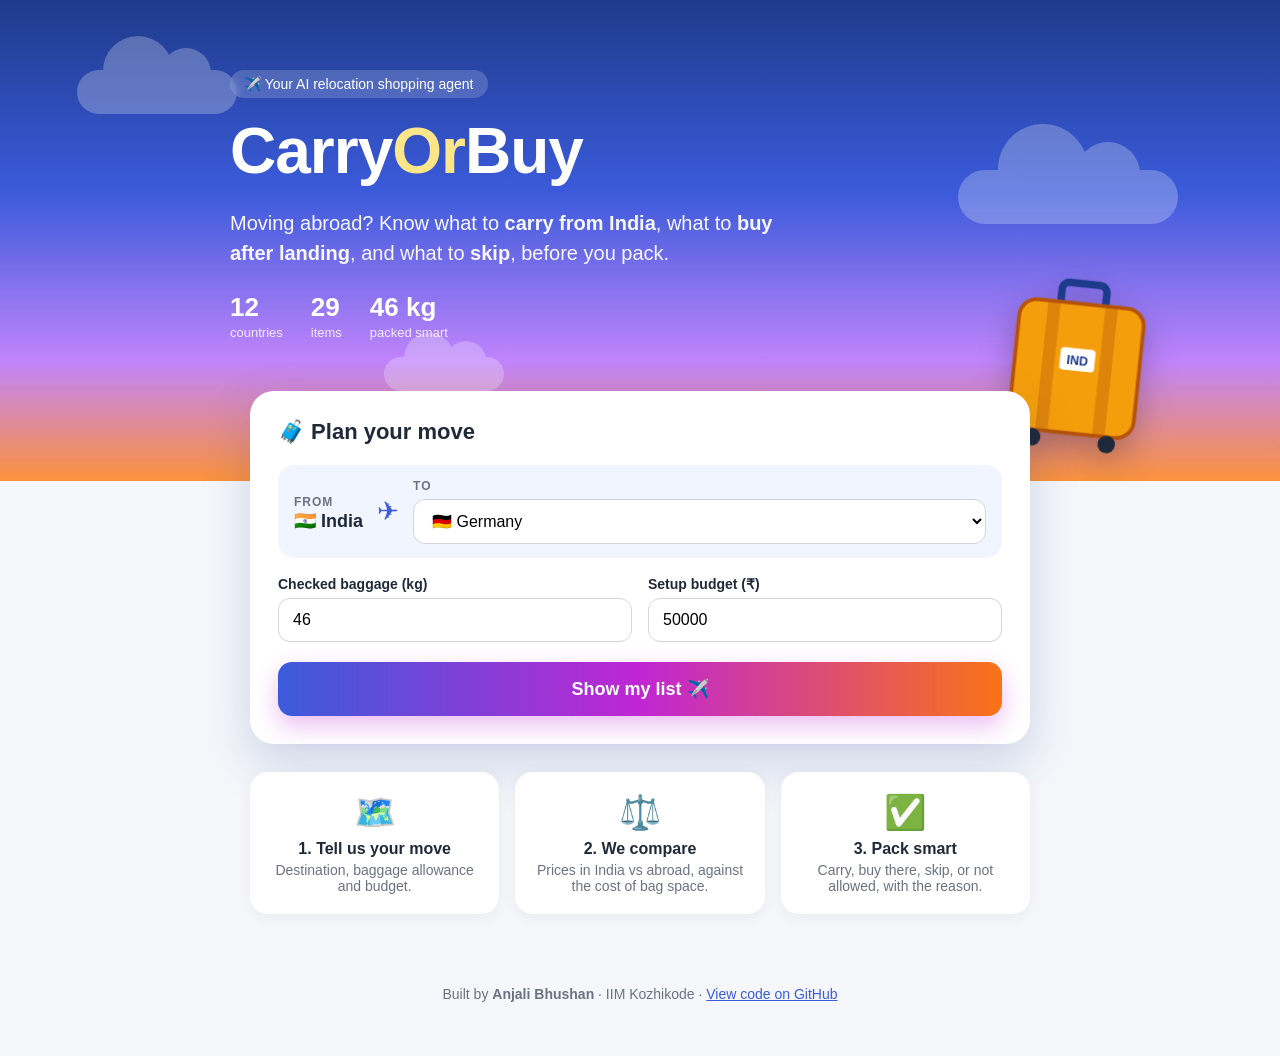
==== index-2.html @ d233cf8b "Add files via upload" ====
<!DOCTYPE html>
<html lang="en">
<head>
  <meta charset="UTF-8">
  <meta name="viewport" content="width=device-width, initial-scale=1.0">
  <title>CarryOrBuy · What to pack when you move abroad</title>
  <meta name="description" content="CarryOrBuy tells Indians moving abroad what to carry from India, what to buy after landing, and what to skip.">
  <link rel="stylesheet" href="style.css">
</head>
<body>

  <!-- ===== HERO: sky, clouds, flying plane ===== -->
  <header class="hero">
    <div class="cloud c1"></div>
    <div class="cloud c2"></div>
    <div class="cloud c3"></div>

    <!-- Plane drawn in code (SVG), flies across the sky -->
    <svg class="plane" viewBox="0 0 64 64" aria-hidden="true">
      <path fill="#ffffff" d="M62 30c0-2-2-3-4-3H40L26 6h-6l7 21H14l-5-6H4l3 11-3 11h5l5-6h13l-7 21h6l14-21h18c2 0 4-1 4-3z"/>
    </svg>

    <div class="hero-inner">
      <span class="tag">✈️ Your AI relocation shopping agent</span>
      <h1>Carry<span>Or</span>Buy</h1>
      <p class="tagline">Moving abroad? Know what to <b>carry from India</b>, what to <b>buy after landing</b>, and what to <b>skip</b>, before you pack.</p>
      <div class="stats">
        <div><strong>12</strong><span>countries</span></div>
        <div><strong>29</strong><span>items</span></div>
        <div><strong>46 kg</strong><span>packed smart</span></div>
      </div>
    </div>

    <!-- Suitcase illustration drawn in code (SVG) -->
    <svg class="suitcase" viewBox="0 0 120 140" aria-hidden="true">
      <rect x="42" y="6" width="36" height="20" rx="6" fill="none" stroke="#1e3a8a" stroke-width="6"/>
      <rect x="10" y="22" width="100" height="104" rx="14" fill="#f59e0b"/>
      <rect x="10" y="22" width="100" height="104" rx="14" fill="none" stroke="#b45309" stroke-width="3"/>
      <rect x="32" y="22" width="10" height="104" fill="#b45309" opacity=".35"/>
      <rect x="78" y="22" width="10" height="104" fill="#b45309" opacity=".35"/>
      <circle cx="30" cy="132" r="7" fill="#1e293b"/>
      <circle cx="90" cy="132" r="7" fill="#1e293b"/>
      <rect x="46" y="58" width="28" height="18" rx="3" fill="#fff"/>
      <text x="60" y="71" font-size="10" text-anchor="middle" fill="#1e3a8a" font-family="Arial" font-weight="bold">IND</text>
    </svg>
  </header>

  <main>
    <!-- ===== FORM CARD ===== -->
    <section class="planner">
      <h2>🧳 Plan your move</h2>

      <div class="route">
        <div class="from"><span class="small">From</span><strong>🇮🇳 India</strong></div>
        <div class="arrow">✈</div>
        <div class="to">
          <label for="country" class="small">To</label>
          <select id="country">
            <option value="Germany">🇩🇪 Germany</option>
            <option value="UK">🇬🇧 UK</option>
            <option value="US">🇺🇸 US</option>
            <option value="France">🇫🇷 France</option>
            <option value="Spain">🇪🇸 Spain</option>
            <option value="Italy">🇮🇹 Italy</option>
            <option value="Ireland">🇮🇪 Ireland</option>
            <option value="Canada">🇨🇦 Canada</option>
            <option value="Australia">🇦🇺 Australia</option>
            <option value="New Zealand">🇳🇿 New Zealand</option>
            <option value="UAE">🇦🇪 UAE</option>
            <option value="Russia">🇷🇺 Russia</option>
          </select>
        </div>
      </div>

      <div class="two-col">
        <div>
          <label for="baggage">Checked baggage (kg)</label>
          <input type="number" id="baggage" value="46" min="0">
        </div>
        <div>
          <label for="budget">Setup budget (₹)</label>
          <input type="number" id="budget" value="50000" min="0">
        </div>
      </div>

      <button id="checkBtn">Show my list ✈️</button>
    </section>

    <!-- ===== HOW IT WORKS ===== -->
    <section class="how">
      <div class="step"><div class="icon">🗺️</div><h3>1. Tell us your move</h3><p>Destination, baggage allowance and budget.</p></div>
      <div class="step"><div class="icon">⚖️</div><h3>2. We compare</h3><p>Prices in India vs abroad, against the cost of bag space.</p></div>
      <div class="step"><div class="icon">✅</div><h3>3. Pack smart</h3><p>Carry, buy there, skip, or not allowed, with the reason.</p></div>
    </section>

    <!-- ===== RESULTS appear here ===== -->
    <div id="results"></div>
  </main>

  <footer>
    <p>Built by <strong>Anjali Bhushan</strong> · IIM Kozhikode ·
      <a href="https://github.com/anjali-bhushan/carryorbuy" target="_blank" rel="noopener">View code on GitHub</a></p>
  </footer>

  <script src="data.js"></script>
  <script src="app.js"></script>
</body>
</html>
---- style.css ----
/* ============ CarryOrBuy design ============ */

* { box-sizing: border-box; }

body {
  margin: 0;
  font-family: -apple-system, "Segoe UI", Roboto, Helvetica, Arial, sans-serif;
  color: #1f2937;
  background: #f5f7fb;
}

/* ---------- HERO: sunset sky ---------- */
.hero {
  position: relative;
  overflow: hidden;
  padding: 70px 20px 140px;
  background: linear-gradient(180deg, #1e3a8a 0%, #3b5bdb 40%, #c084fc 75%, #fb923c 100%);
  color: white;
}

.hero-inner { position: relative; z-index: 2; max-width: 820px; margin: 0 auto; }

.tag {
  display: inline-block;
  padding: 6px 14px;
  border-radius: 999px;
  background: rgba(255, 255, 255, 0.18);
  font-size: 14px;
  backdrop-filter: blur(4px);
}

.hero h1 { font-size: 64px; margin: 16px 0 8px; letter-spacing: -1px; }
.hero h1 span { color: #fde68a; }

.tagline { font-size: 20px; line-height: 1.5; max-width: 560px; opacity: .95; }

.stats { display: flex; gap: 28px; margin-top: 24px; }
.stats strong { display: block; font-size: 26px; }
.stats span { font-size: 13px; opacity: .85; }

/* Clouds */
.cloud {
  position: absolute;
  background: white;
  border-radius: 100px;
  opacity: .25;
  z-index: 1;
}
.cloud::before, .cloud::after {
  content: "";
  position: absolute;
  background: white;
  border-radius: 50%;
}
.c1 { width: 160px; height: 44px; top: 70px; left: 6%; }
.c1::before { width: 70px; height: 70px; top: -34px; left: 26px; }
.c1::after  { width: 50px; height: 50px; top: -22px; left: 84px; }
.c2 { width: 220px; height: 54px; top: 170px; right: 8%; animation: drift 30s linear infinite; }
.c2::before { width: 90px; height: 90px; top: -46px; left: 40px; }
.c2::after  { width: 64px; height: 64px; top: -28px; left: 118px; }
.c3 { width: 120px; height: 34px; bottom: 90px; left: 30%; }
.c3::before { width: 50px; height: 50px; top: -24px; left: 20px; }
.c3::after  { width: 40px; height: 40px; top: -16px; left: 62px; }

@keyframes drift { from { transform: translateX(0); } to { transform: translateX(-60px); } }

/* Flying plane */
.plane {
  position: absolute;
  width: 54px;
  top: 40px;
  left: -80px;
  z-index: 2;
  animation: fly 14s linear infinite;
  filter: drop-shadow(0 4px 6px rgba(0,0,0,.25));
}
@keyframes fly {
  0%   { transform: translate(0, 60px) rotate(-8deg); }
  100% { transform: translate(115vw, -20px) rotate(-8deg); }
}

/* Suitcase */
.suitcase {
  position: absolute;
  right: 10%;
  bottom: 30px;
  width: 150px;
  z-index: 2;
  transform: rotate(6deg);
  animation: bob 4s ease-in-out infinite;
  filter: drop-shadow(0 12px 16px rgba(0,0,0,.25));
}
@keyframes bob { 0%,100% { transform: rotate(6deg) translateY(0); } 50% { transform: rotate(6deg) translateY(-10px); } }

/* ---------- MAIN ---------- */
main { max-width: 820px; margin: -90px auto 0; padding: 0 20px; position: relative; z-index: 3; }

.planner {
  background: white;
  border-radius: 24px;
  padding: 28px;
  box-shadow: 0 20px 50px rgba(30, 58, 138, 0.18);
}
.planner h2 { margin: 0 0 20px; font-size: 22px; }

.route {
  display: flex;
  align-items: center;
  gap: 14px;
  background: #f1f5ff;
  border-radius: 16px;
  padding: 14px 16px;
  margin-bottom: 18px;
}
.from strong { font-size: 18px; display: block; }
.small { font-size: 12px; text-transform: uppercase; letter-spacing: 1px; color: #6b7280; font-weight: 700; }
.arrow { font-size: 26px; color: #3b5bdb; }
.to { flex: 1; }

.two-col { display: grid; grid-template-columns: 1fr 1fr; gap: 16px; margin-bottom: 20px; }

label { display: block; font-weight: 600; font-size: 14px; margin-bottom: 6px; }

select, input {
  width: 100%;
  padding: 12px 14px;
  font-size: 16px;
  border: 1px solid #d1d5db;
  border-radius: 12px;
  background: white;
}
select:focus, input:focus { outline: none; border-color: #3b5bdb; box-shadow: 0 0 0 3px rgba(59,91,219,.2); }

button {
  width: 100%;
  padding: 16px;
  font-size: 18px;
  font-weight: 700;
  color: white;
  border: none;
  border-radius: 14px;
  cursor: pointer;
  background: linear-gradient(90deg, #3b5bdb, #c026d3, #f97316);
  box-shadow: 0 10px 24px rgba(192, 38, 211, .3);
  transition: transform .15s;
}
button:hover { transform: translateY(-2px); }

/* How it works */
.how { display: grid; grid-template-columns: repeat(3, 1fr); gap: 16px; margin: 28px 0; }
.step { background: white; border-radius: 18px; padding: 20px; text-align: center; box-shadow: 0 4px 16px rgba(0,0,0,.05); }
.step .icon { font-size: 34px; }
.step h3 { font-size: 16px; margin: 8px 0 4px; }
.step p { font-size: 14px; color: #6b7280; margin: 0; }

/* ---------- RESULTS ---------- */
.card {
  background: white;
  border-radius: 20px;
  padding: 22px 24px;
  margin: 20px 0;
  box-shadow: 0 6px 24px rgba(0, 0, 0, 0.06);
}
.card h3 { margin: 0 0 14px; font-size: 19px; }

.summary { background: linear-gradient(135deg, #1e3a8a, #6d28d9); color: white; }
.summary h2 { margin: 0 0 4px; }
.summary .muted { color: #c7d2fe; }

.tiles { display: grid; grid-template-columns: repeat(4, 1fr); gap: 10px; margin: 18px 0; }
.tile { background: rgba(255,255,255,.12); border-radius: 14px; padding: 12px; text-align: center; }
.tile strong { display: block; font-size: 28px; }
.tile span { font-size: 13px; }

.muted { color: #6b7280; font-size: 14px; }

.pill { display: inline-block; padding: 4px 12px; border-radius: 999px; font-size: 13px; font-weight: 700; white-space: nowrap; }
.pill.carry { background: #dcfce7; color: #166534; }
.pill.buy   { background: #dbeafe; color: #1e40af; }
.pill.skip  { background: #f3f4f6; color: #4b5563; }
.pill.no    { background: #fee2e2; color: #991b1b; }

.meter { height: 14px; background: rgba(255,255,255,.25); border-radius: 999px; overflow: hidden; margin: 6px 0 16px; }
.meter .fill { height: 100%; background: linear-gradient(90deg, #4ade80, #fde68a); border-radius: 999px; }
.meter .fill.over { background: #ef4444; }
.warn { color: #fecaca; font-weight: 700; }

.item { border-left: 4px solid #e5e7eb; padding: 12px 0 12px 14px; margin-bottom: 10px; }
.item.carry { border-color: #22c55e; }
.item.buy   { border-color: #3b82f6; }
.item.skip  { border-color: #9ca3af; }
.item.no    { border-color: #ef4444; background: #fef2f2; border-radius: 0 10px 10px 0; }
.item-top { display: flex; justify-content: space-between; align-items: center; gap: 10px; }
.name { font-weight: 600; }
.why  { font-size: 14px; color: #374151; margin: 6px 0 4px; }
.note { font-size: 13px; color: #6b7280; margin: 4px 0; font-style: italic; }
.links { font-size: 13px; margin: 4px 0 0; }
.links a { color: #3b5bdb; font-weight: 600; text-decoration: none; }
.links a:hover { text-decoration: underline; }

.disclaimer { font-size: 12px; color: #6b7280; text-align: center; margin: 24px 0; line-height: 1.6; }

footer { text-align: center; padding: 30px 20px 40px; color: #6b7280; font-size: 14px; }
footer a { color: #3b5bdb; }

/* ---------- PHONES ---------- */
@media (max-width: 640px) {
  .hero { padding: 50px 18px 130px; }
  .hero h1 { font-size: 44px; }
  .tagline { font-size: 17px; }
  .suitcase { width: 90px; right: 6%; bottom: 20px; }
  .two-col, .how { grid-template-columns: 1fr; }
  .tiles { grid-template-columns: repeat(2, 1fr); }
  .route { flex-wrap: wrap; }
}
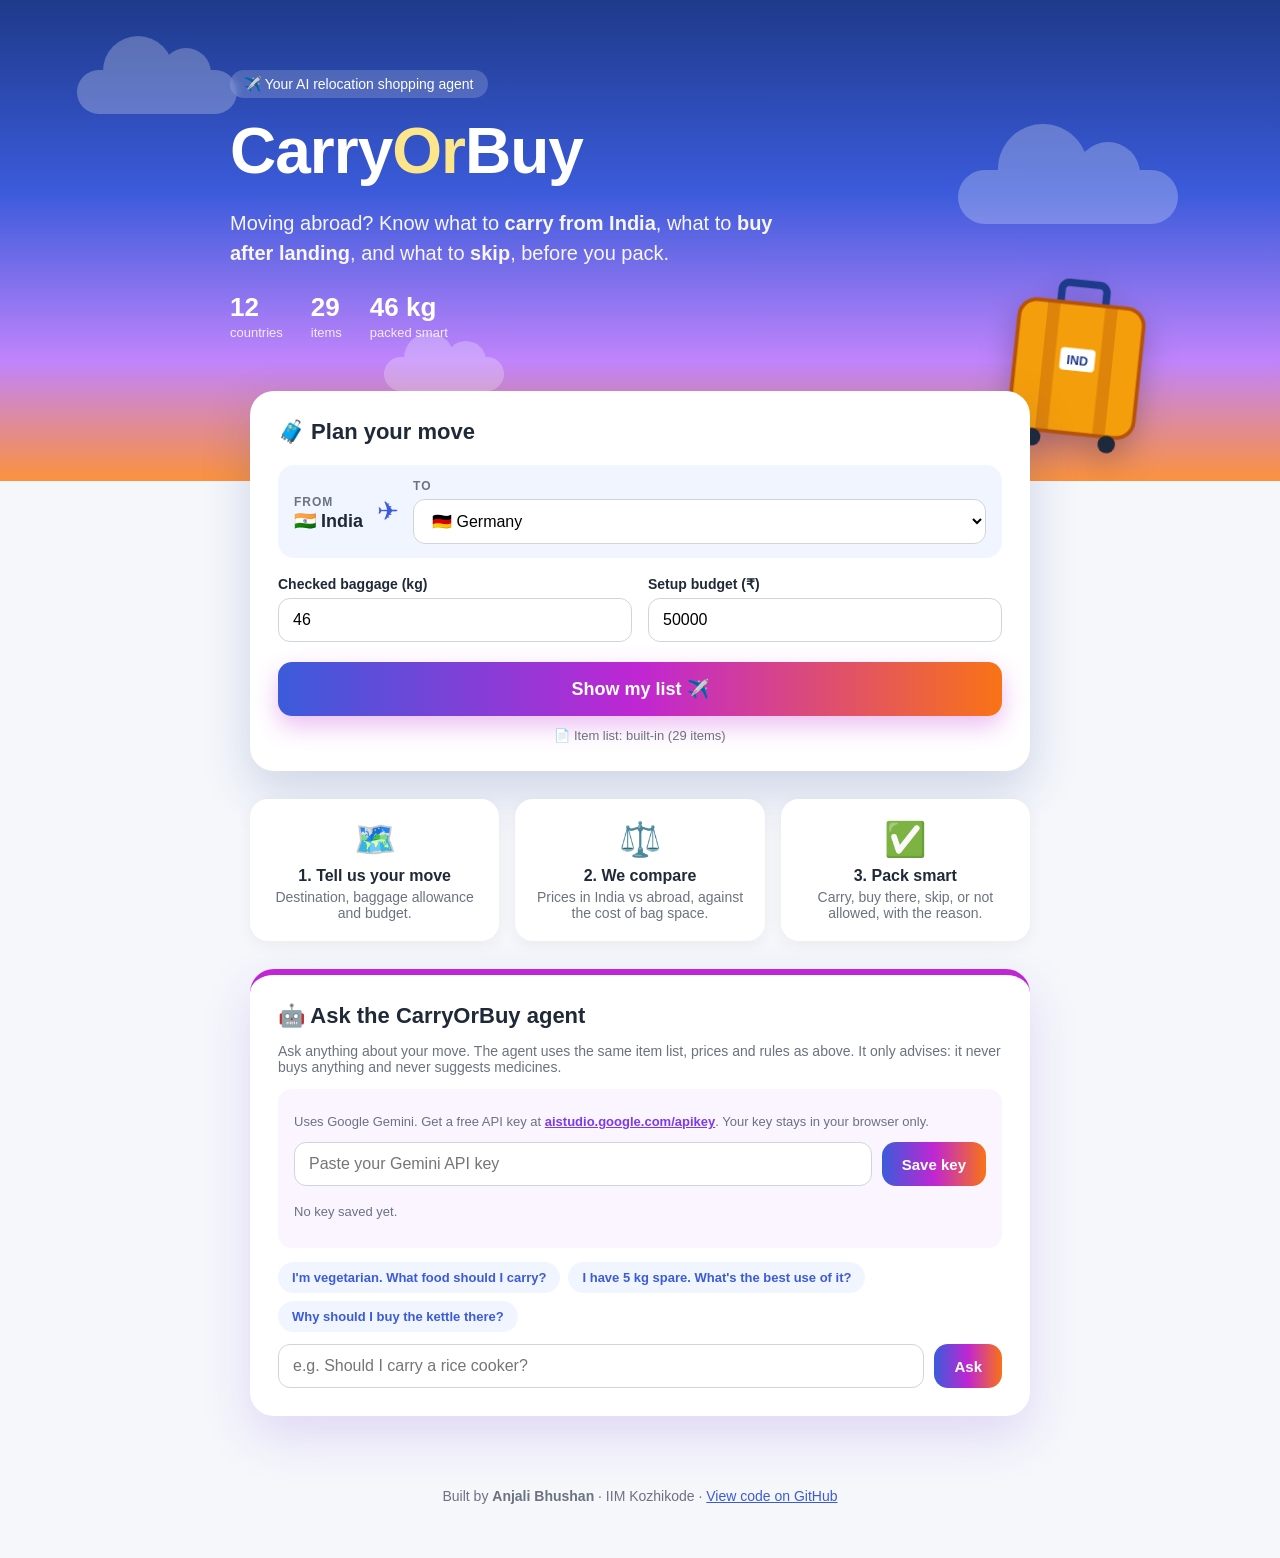
==== commit 463d070f: "Add files via upload" ====
--- a/index-2.html
+++ b/index-2.html
@@ -84,6 +84,7 @@
       </div>
 
       <button id="checkBtn">Show my list ✈️</button>
+      <p id="source" class="source"></p>
     </section>
 
     <!-- ===== HOW IT WORKS ===== -->
@@ -95,6 +96,38 @@
 
     <!-- ===== RESULTS appear here ===== -->
     <div id="results"></div>
+
+    <!-- ===== AI AGENT ===== -->
+    <section class="agent">
+      <h2>🤖 Ask the CarryOrBuy agent</h2>
+      <p class="muted">Ask anything about your move. The agent uses the same item list, prices and rules as above.
+        It only advises: it never buys anything and never suggests medicines.</p>
+
+      <div class="keybox">
+        <p class="small-text">Uses Google Gemini. Get a free API key at
+          <a href="https://aistudio.google.com/apikey" target="_blank" rel="noopener">aistudio.google.com/apikey</a>.
+          Your key stays in your browser only.</p>
+        <div id="keyRow" class="row">
+          <input type="password" id="apiKey" placeholder="Paste your Gemini API key">
+          <button id="saveKeyBtn" class="small-btn">Save key</button>
+        </div>
+        <p><span id="keyStatus" class="small-text"></span>
+          <button id="forgetBtn" class="link-btn">Forget key</button></p>
+      </div>
+
+      <div class="chips">
+        <button class="chip">I'm vegetarian. What food should I carry?</button>
+        <button class="chip">I have 5 kg spare. What's the best use of it?</button>
+        <button class="chip">Why should I buy the kettle there?</button>
+      </div>
+
+      <div id="chatLog" class="chat-log"></div>
+      <div class="row">
+        <input type="text" id="chatInput" placeholder="e.g. Should I carry a rice cooker?">
+        <button id="askBtn" class="small-btn">Ask</button>
+      </div>
+    </section>
+
   </main>
 
   <footer>
@@ -104,5 +137,6 @@
 
   <script src="data.js"></script>
   <script src="app.js"></script>
+  <script src="agent.js"></script>
 </body>
 </html>
--- a/style.css
+++ b/style.css
@@ -213,3 +213,56 @@
   .tiles { grid-template-columns: repeat(2, 1fr); }
   .route { flex-wrap: wrap; }
 }
+
+/* ---------- Download button, data source ---------- */
+.source { text-align: center; font-size: 13px; color: #6b7280; margin: 12px 0 0; }
+button.secondary {
+  margin-top: 6px;
+  background: white;
+  color: #3b5bdb;
+  box-shadow: none;
+  font-size: 15px;
+  padding: 12px;
+}
+
+/* ---------- AI agent ---------- */
+.agent {
+  background: white;
+  border-radius: 24px;
+  padding: 28px;
+  margin: 28px 0;
+  box-shadow: 0 20px 50px rgba(109, 40, 217, 0.15);
+  border-top: 6px solid #c026d3;
+}
+.agent h2 { margin: 0 0 6px; font-size: 22px; }
+.keybox { background: #faf5ff; border-radius: 14px; padding: 12px 16px; margin: 14px 0; }
+.small-text { font-size: 13px; color: #6b7280; }
+.keybox a { color: #7c3aed; font-weight: 600; }
+.row { display: flex; gap: 10px; }
+.row input { flex: 1; }
+.small-btn { width: auto; padding: 12px 20px; font-size: 15px; box-shadow: none; }
+.link-btn { width: auto; background: none; color: #7c3aed; padding: 0 0 0 8px; font-size: 13px; box-shadow: none; text-decoration: underline; }
+.link-btn:hover { transform: none; }
+
+.chips { display: flex; flex-wrap: wrap; gap: 8px; margin-bottom: 12px; }
+.chip {
+  width: auto;
+  background: #f1f5ff;
+  color: #3b5bdb;
+  font-size: 13px;
+  font-weight: 600;
+  padding: 8px 14px;
+  border-radius: 999px;
+  box-shadow: none;
+}
+
+.chat-log { max-height: 420px; overflow-y: auto; margin-bottom: 12px; }
+.chat-log:empty { display: none; }
+.msg { padding: 10px 14px; border-radius: 14px; margin: 8px 0; white-space: pre-wrap; font-size: 15px; line-height: 1.5; max-width: 90%; }
+.msg.user { background: #3b5bdb; color: white; margin-left: auto; }
+.msg.bot  { background: #f3f4f6; color: #1f2937; }
+
+@media (max-width: 640px) {
+  .row { flex-direction: column; }
+  .small-btn { width: 100%; }
+}
